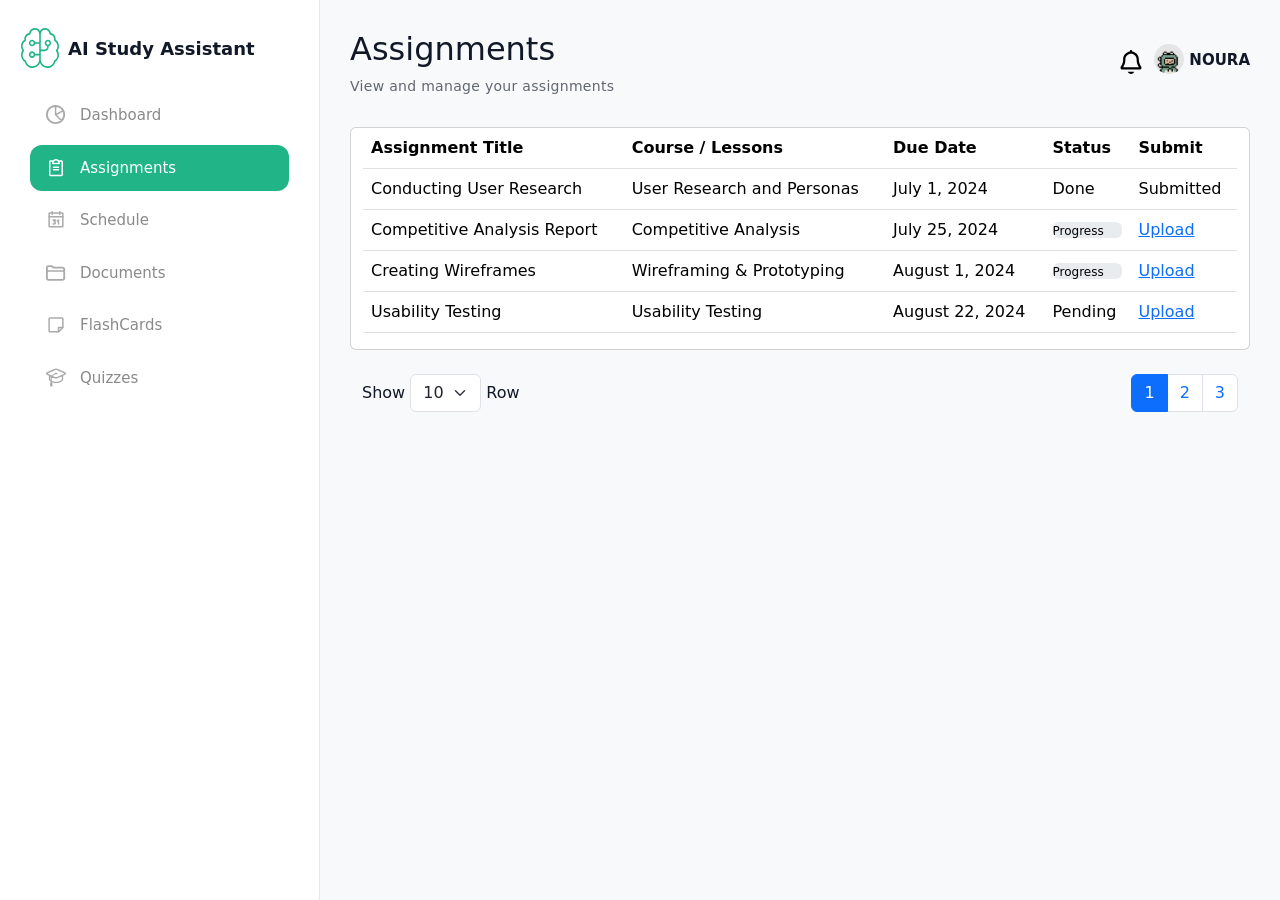
==== assignments.html @ 4a244284 "adding-pages" ====
<!DOCTYPE html>
<html lang="en">

<head>
    <meta charset="UTF-8" />
    <title>Assignment · AI Study Assistant</title>

    <!-- Responsive -->
    <meta name="viewport" content="width=device-width, initial-scale=1">

    <meta name="description" content="Manage and organize your learning documents with AI-powered assistance." />
    <meta name="theme-color" content="#20B486" />
    <meta name="apple-mobile-web-app-status-bar-style" content="default" />

    <link rel="icon" href="assets/images/Sidebar/Navigation/Icon/2.svg" type="image/svg+xml" />
    <link rel="stylesheet" href="assets/css/bootstrap.min.css" />
    <link rel="stylesheet" href="assets/css/all.min.css" />
    <link rel="stylesheet" href="assets/css/normalize.css" />
    <link rel="stylesheet" href="assets/css/media-queries.css" />
    <link rel="stylesheet" href="assets/css/assignmentstyle.css" />
</head>

<body>
    <div class="container-fluid">
        <div class="row min-vh-100">
            <!-- Sidebar -->
            <aside class="col-lg-3 sidebar" aria-label="Main Navigation">
                <div class="sidebar-inner">
                    <!-- Logo -->
                    <div class="logo">
                        <img src="assets/images/Sidebar/logo/Vector.svg" alt="AI Study Assistant" />
                        <span>AI Study Assistant</span>
                    </div>
                    <!-- Navigation -->
                    <ul class="sidebar-nav">
                        <li>
                            <a href="dashboard.html" class="nav-item">
                                <img src="assets/images/Sidebar/Navigation/Icon/1.svg" alt="" />
                                <span>Dashboard</span>
                            </a>
                        </li>
                        <li>
                            <a href="assignments.html" class="nav-item active">
                                <img src="assets/images/Sidebar/Navigation/Icon/2.svg" alt="" />
                                <span>Assignments</span>
                            </a>
                        </li>
                        <li>
                            <a href="schedule.html" class="nav-item">
                                <img src="assets/images/Sidebar/Navigation/Icon/3.svg" alt="" />
                                <span>Schedule</span>
                            </a>
                        </li>
                        <li>
                            <a href="documents.html" class="nav-item">
                                <img src="assets/images/Sidebar/Navigation/Icon/4.svg" alt="" />
                                <span>Documents</span>
                            </a>
                        </li>
                        <li>
                            <a href="flashcards.html" class="nav-item">
                                <img src="assets/images/Sidebar/Navigation/Icon/5.svg" alt="" />
                                <span>FlashCards</span>
                            </a>
                        </li>
                        <li>
                            <a href="quizzes.html" class="nav-item">
                                <img src="assets/images/Sidebar/Navigation/Icon/6.svg" alt="" />
                                <span>Quizzes</span>
                            </a>
                        </li>
                    </ul>
                </div>
            </aside>

            <!-- Main -->
            <main class="col-lg-9 col-md-12 main-content" role="main">
                <!-- Top Bar -->
                <div class="links mb-2">
                    <a href="index.html">Home</a>
                    <span class="separator">/</span>
                    <a href="dashboard.html" class="active">Dashboard</a>
                    <span class="separator">/</span>
                    <a href="assignments.html" class="active">Assignments</a>
                    <span class="separator">/</span>
                    <a href="schedule.html" class="active">Schedule</a>
                    <span class="separator">/</span>
                    <a href="documents.html" class="active">Documents</a>
                    <span class="separator">/</span>
                    <a href="flashcards.html" class="active">FlashCards</a>
                    <span class="separator">/</span>
                    <a href="quizzes.html" class="active">Quizzes</a>
                </div>
                <header class="top-bar d-flex justify-content-between align-items-center flex-wrap gap-3">

                    <div>
                        <h2>Assignments</h2>
                        <p class="page-subtitle">View and manage your assignments</p>
                    </div>
                    <div class="inf d-flex justify-content-between align-items-center">
                        <a href="#"> <i class="bell fa-regular fa-bell"></i></a>
                        <img src="assets/images/avatar.png " alt="" class="imge" />
                        <h5>NOURA</h5>
                    </div>
                </header>
                <!-- ================= assignment ================= -->
                <div class="container">
                    <div class="row g-4">

                                    <!-- Assignments Card -->
                                    <div class="card assignments-card">
                                        <div class="table-responsive">
                                            <table class="table align-middle">
                                                <thead>
                                                <tr>
                                                    <th>Assignment Title</th>
                                                    <th>Course / Lessons</th>
                                                    <th>Due Date</th>
                                                    <th>Status</th>
                                                    <th>Submit</th>
                                                </tr>
                                                </thead>
                                                <tbody>
                                                <tr>
                                                    <td>Conducting User Research</td>
                                                    <td>User Research and Personas</td>
                                                    <td>July 1, 2024</td>
                                                    <td><span class="status done">Done</span></td>
                                                    <td class="submitted">Submitted</td>
                                                </tr>

                                                <tr>
                                                    <td>Competitive Analysis Report</td>
                                                    <td>Competitive Analysis</td>
                                                    <td>July 25, 2024</td>
                                                    <td><span class="status progress">Progress</span></td>
                                                    <td><a href="#" class="upload">Upload</a></td>
                                                </tr>

                                                <tr>
                                                    <td>Creating Wireframes</td>
                                                    <td>Wireframing & Prototyping</td>
                                                    <td>August 1, 2024</td>
                                                    <td><span class="status progress">Progress</span></td>
                                                    <td><a href="#" class="upload">Upload</a></td>
                                                </tr>

                                                <tr>
                                                    <td>Usability Testing</td>
                                                    <td>Usability Testing</td>
                                                    <td>August 22, 2024</td>
                                                    <td><span class="status pending">Pending</span></td>
                                                    <td><a href="#" class="upload">Upload</a></td>
                                                </tr>
                                                </tbody>
                                            </table>
                                        </div>
                                    </div>

                                    <!-- Pagination -->
                                    <div class="pagination-wrapper d-flex justify-content-between align-items-center mt-4">
                                        <div>
                                            Show
                                            <select class="form-select d-inline w-auto">
                                                <option>10</option>
                                                <option>20</option>
                                            </select>
                                            Row
                                        </div>

                                        <nav>
                                            <ul class="pagination mb-0">
                                                <li class="page-item active"><a class="page-link" href="#">1</a></li>
                                                <li class="page-item"><a class="page-link" href="#">2</a></li>
                                                <li class="page-item"><a class="page-link" href="#">3</a></li>
                                            </ul>
                                        </nav>
                                    </div>

                                </div>
                            </div>
                        </div>

                    </div>
                </div>
            </main>
        </div>
    </div>

    <script src="assets/js/all.min.js"></script>
    <script src="assets/js/bootstrap.bundle.min.js"></script>
    <script src="assets/js/main.js"></script>
</body>

</html>
---- assets/css/media-queries.css ----
@media only screen and (max-width: 600px) {
}



/* Medium devices (landscape tablets, 768px and up) */
@media only screen and (max-width: 768px) {

}

@media only screen and (min-width: 992px) {
  .main-content .links{
    display: none;
  }
}

/* Large devices (laptops/desktops, 992px and up) */
@media only screen and (max-width: 992px) {
      .sidebar {
          display: none;
        }

}

/* Extra large devices (large laptops and desktops, 1200px and up) */
@media only screen and (max-width: 1200px) {}
---- assets/css/assignmentstyle.css ----
:root {
    --primary: #20B486;
    --primary-soft: #eaf7f3;
    --text-dark: #111827;
    --text-muted: #8a8a8a;
    --text-light: rgba(17, 24, 39, 0.65);
    --bg-white: #ffffff;
    --bg-page: #f7f9fb;
}

body {
    margin: 0;
    background: var(--bg-page);
    font-family: system-ui, -apple-system, BlinkMacSystemFont, "Segoe UI", sans-serif;
    color: var(--text-dark);
    line-height: 1.5;
}

/* ================= Logo ================= */
.main-content .links a {
    align-items: center;
    gap: 8px;
    color: var(--text-muted);
    font-size: 14px;
    text-decoration: none;
    transition: color 0.2s ease;
}

.main-content .links a:hover {
    color: var(--primary);
}

.logo {
    display: flex;
    align-items: center;
    gap: 8px;
    margin-bottom: 24px;
    margin-left: -10px;
    padding: 0;
    background: transparent;
    font-weight: 700;
    font-size: 18px;
    color: var(--text-dark);
}

.logo img {
    width: 40px;
    height: 40px;
    object-fit: contain;
}

.logo span {
    white-space: nowrap;
}

/* ================= Sidebar Inner ================= */
.sidebar-inner {
    padding: 28px 18px;
}

/* ================= Navigation ================= */
.sidebar {
    background: #ffffff;
    border-right: 1px solid #e5e7eb;
    min-height: 100vh;
}

.sidebar-nav {
    list-style: none;
    margin: 0;
    padding: 0;
    background: transparent;
}

/* Reset links */
.sidebar-nav a {
    text-decoration: none;
    color: inherit;
    display: block;
}

/* ================= Nav Item ================= */
.sidebar-nav .nav-item {
    display: flex;
    align-items: center;
    gap: 14px;
    padding: 12px 16px;
    margin-bottom: 6px;
    border-radius: 12px;
    font-size: 15px;
    font-weight: 500;
    color: var(--text-muted);
    background: transparent;
    transition:
        background 0.2s ease,
        color 0.2s ease,
        transform 0.2s ease;
}

/* Hover */
.sidebar-nav .nav-item:hover {
    background: #f9fafb;
    color: var(--primary);
}

/* ================= Active ================= */
.sidebar-nav .nav-item.active {
    background: var(--primary);
    color: #ffffff;
}

/* ================= Icons ================= */
.sidebar-nav .nav-item img {
    width: 20px;
    height: 20px;
    opacity: 0.6;
    transition: opacity 0.2s ease, filter 0.2s ease;
}

.sidebar-nav .nav-item:hover img {
    opacity: 1;
}

.sidebar-nav .nav-item.active img {
    filter: brightness(0) invert(1);
    opacity: 1;
}
/* ================= Subtitle ================= */
.page-subtitle {
    margin-top: 6px;
    margin-bottom: 0;
    font-size: 14px;
    color: var(--text-light);
    letter-spacing: 0.3px;
    position: relative;
}
.bell {
    font-size: 24px;
    margin-right: 8px;
    color: black;
}

.imge {
    width: 30px;
    border-radius: 50%;
    position: relative;
    top: -5px;
}

h5 {
    font-size: 15px;
    font-weight: 600;
    margin-left: 5px;
}
.main-content {
    padding: 30px;
}
.container {
    margin-top: 30px;
}
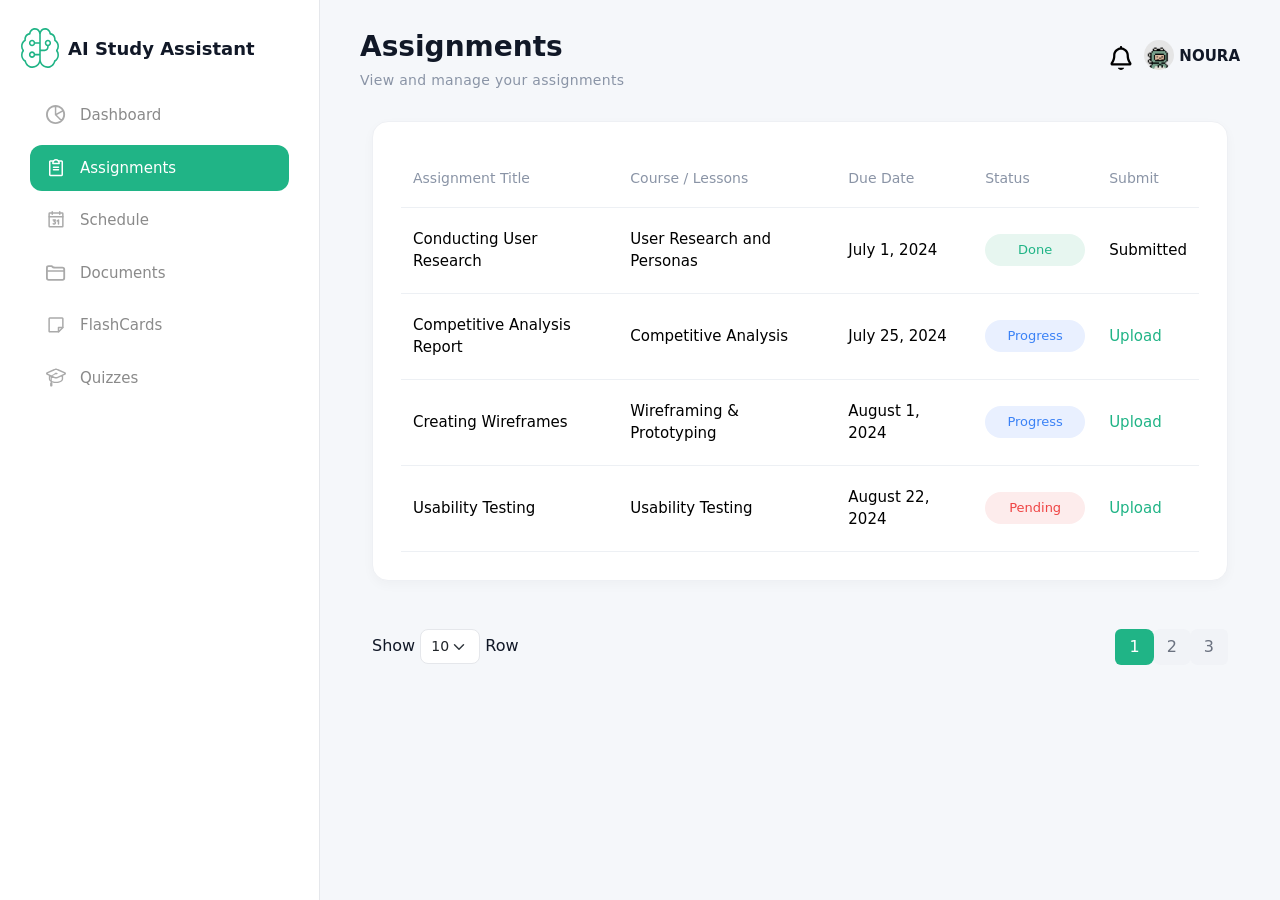
==== commit 74f5f4bc: "final edits structure and indentation" ====
--- a/assignments.html
+++ b/assignments.html
@@ -2,194 +2,191 @@
 <html lang="en">
 
 <head>
-    <meta charset="UTF-8" />
-    <title>Assignment · AI Study Assistant</title>
-
-    <!-- Responsive -->
+    <meta charset="UTF-8"/>
+    <title>ai-learning-assistant</title>
     <meta name="viewport" content="width=device-width, initial-scale=1">
-
-    <meta name="description" content="Manage and organize your learning documents with AI-powered assistance." />
-    <meta name="theme-color" content="#20B486" />
-    <meta name="apple-mobile-web-app-status-bar-style" content="default" />
-
-    <link rel="icon" href="assets/images/Sidebar/Navigation/Icon/2.svg" type="image/svg+xml" />
-    <link rel="stylesheet" href="assets/css/bootstrap.min.css" />
-    <link rel="stylesheet" href="assets/css/all.min.css" />
-    <link rel="stylesheet" href="assets/css/normalize.css" />
-    <link rel="stylesheet" href="assets/css/media-queries.css" />
-    <link rel="stylesheet" href="assets/css/assignmentstyle.css" />
+    <meta name="description" content="Manage and organize your learning documents with AI-powered assistance."/>
+    <meta name="theme-color" content="#20B486"/>
+    <meta name="apple-mobile-web-app-status-bar-style" content="default"/>
+    <link rel="icon" href="assets/images/Sidebar/Navigation/Icon/2.svg" type="image/svg+xml"/>
+    <link rel="stylesheet" href="assets/css/bootstrap.min.css"/>
+    <link rel="stylesheet" href="assets/css/all.min.css"/>
+    <link rel="stylesheet" href="assets/css/normalize.css"/>
+    <link rel="stylesheet" href="assets/css/media-queries.css"/>
+    <link rel="stylesheet" href="assets/css/assignmentstyle.css"/>
 </head>
 
 <body>
-    <div class="container-fluid">
-        <div class="row min-vh-100">
-            <!-- Sidebar -->
-            <aside class="col-lg-3 sidebar" aria-label="Main Navigation">
-                <div class="sidebar-inner">
-                    <!-- Logo -->
-                    <div class="logo">
-                        <img src="assets/images/Sidebar/logo/Vector.svg" alt="AI Study Assistant" />
-                        <span>AI Study Assistant</span>
-                    </div>
-                    <!-- Navigation -->
-                    <ul class="sidebar-nav">
-                        <li>
-                            <a href="dashboard.html" class="nav-item">
-                                <img src="assets/images/Sidebar/Navigation/Icon/1.svg" alt="" />
-                                <span>Dashboard</span>
-                            </a>
-                        </li>
-                        <li>
-                            <a href="assignments.html" class="nav-item active">
-                                <img src="assets/images/Sidebar/Navigation/Icon/2.svg" alt="" />
-                                <span>Assignments</span>
-                            </a>
-                        </li>
-                        <li>
-                            <a href="schedule.html" class="nav-item">
-                                <img src="assets/images/Sidebar/Navigation/Icon/3.svg" alt="" />
-                                <span>Schedule</span>
-                            </a>
-                        </li>
-                        <li>
-                            <a href="documents.html" class="nav-item">
-                                <img src="assets/images/Sidebar/Navigation/Icon/4.svg" alt="" />
-                                <span>Documents</span>
-                            </a>
-                        </li>
-                        <li>
-                            <a href="flashcards.html" class="nav-item">
-                                <img src="assets/images/Sidebar/Navigation/Icon/5.svg" alt="" />
-                                <span>FlashCards</span>
-                            </a>
-                        </li>
-                        <li>
-                            <a href="quizzes.html" class="nav-item">
-                                <img src="assets/images/Sidebar/Navigation/Icon/6.svg" alt="" />
-                                <span>Quizzes</span>
-                            </a>
-                        </li>
-                    </ul>
+<div class="container-fluid">
+    <div class="row min-vh-100">
+        <!-- Sidebar -->
+        <aside class="col-lg-3 sidebar" aria-label="Main Navigation">
+            <div class="sidebar-inner">
+                <!-- Logo -->
+                <div class="logo">
+                    <img src="assets/images/Sidebar/logo/Vector.svg" alt="AI Study Assistant"/>
+                    <span>AI Study Assistant</span>
                 </div>
-            </aside>
+                <!-- Navigation -->
+                <ul class="sidebar-nav">
+                    <li>
+                        <a href="dashboard.html" class="nav-item">
+                            <img src="assets/images/Sidebar/Navigation/Icon/1.svg" alt=""/>
+                            <span>Dashboard</span>
+                        </a>
+                    </li>
+                    <li>
+                        <a href="assignments.html" class="nav-item active">
+                            <img src="assets/images/Sidebar/Navigation/Icon/2.svg" alt=""/>
+                            <span>Assignments</span>
+                        </a>
+                    </li>
+                    <li>
+                        <a href="schedule.html" class="nav-item">
+                            <img src="assets/images/Sidebar/Navigation/Icon/3.svg" alt=""/>
+                            <span>Schedule</span>
+                        </a>
+                    </li>
+                    <li>
+                        <a href="documents.html" class="nav-item">
+                            <img src="assets/images/Sidebar/Navigation/Icon/4.svg" alt=""/>
+                            <span>Documents</span>
+                        </a>
+                    </li>
+                    <li>
+                        <a href="flashcards.html" class="nav-item">
+                            <img src="assets/images/Sidebar/Navigation/Icon/5.svg" alt=""/>
+                            <span>FlashCards</span>
+                        </a>
+                    </li>
+                    <li>
+                        <a href="quizzes.html" class="nav-item">
+                            <img src="assets/images/Sidebar/Navigation/Icon/6.svg" alt=""/>
+                            <span>Quizzes</span>
+                        </a>
+                    </li>
+                </ul>
+            </div>
+        </aside>
 
-            <!-- Main -->
-            <main class="col-lg-9 col-md-12 main-content" role="main">
-                <!-- Top Bar -->
-                <div class="links mb-2">
-                    <a href="index.html">Home</a>
-                    <span class="separator">/</span>
-                    <a href="dashboard.html" class="active">Dashboard</a>
-                    <span class="separator">/</span>
-                    <a href="assignments.html" class="active">Assignments</a>
-                    <span class="separator">/</span>
-                    <a href="schedule.html" class="active">Schedule</a>
-                    <span class="separator">/</span>
-                    <a href="documents.html" class="active">Documents</a>
-                    <span class="separator">/</span>
-                    <a href="flashcards.html" class="active">FlashCards</a>
-                    <span class="separator">/</span>
-                    <a href="quizzes.html" class="active">Quizzes</a>
+        <!-- Main -->
+        <main class="col-lg-9 col-md-12 main-content" role="main">
+            <!-- Top Bar -->
+            <div class="links mb-2">
+                <a href="index.html">Home</a>
+                <span class="separator">/</span>
+                <a href="dashboard.html" class="active">Dashboard</a>
+                <span class="separator">/</span>
+                <a href="assignments.html" class="active">Assignments</a>
+                <span class="separator">/</span>
+                <a href="schedule.html" class="active">Schedule</a>
+                <span class="separator">/</span>
+                <a href="documents.html" class="active">Documents</a>
+                <span class="separator">/</span>
+                <a href="flashcards.html" class="active">FlashCards</a>
+                <span class="separator">/</span>
+                <a href="quizzes.html" class="active">Quizzes</a>
+            </div>
+            <header class="top-bar d-flex justify-content-between align-items-center flex-wrap gap-3">
+
+                <div>
+                    <h2>Assignments</h2>
+                    <p class="page-subtitle">View and manage your assignments</p>
                 </div>
-                <header class="top-bar d-flex justify-content-between align-items-center flex-wrap gap-3">
+                <div class="inf d-flex justify-content-between align-items-center">
+                    <a href="#"> <i class="bell fa-regular fa-bell"></i></a>
+                    <img src="assets/images/avatar.png " alt="" class="imge"/>
+                    <h5>NOURA</h5>
+                </div>
+            </header>
+            <!-- ================= assignment ================= -->
+            <div class="container">
+                <div class="row g-4">
 
-                    <div>
-                        <h2>Assignments</h2>
-                        <p class="page-subtitle">View and manage your assignments</p>
-                    </div>
-                    <div class="inf d-flex justify-content-between align-items-center">
-                        <a href="#"> <i class="bell fa-regular fa-bell"></i></a>
-                        <img src="assets/images/avatar.png " alt="" class="imge" />
-                        <h5>NOURA</h5>
-                    </div>
-                </header>
-                <!-- ================= assignment ================= -->
-                <div class="container">
-                    <div class="row g-4">
+                    <!-- Assignments Card -->
+                    <div class="col-12">
+                        <div class="card assignments-card">
+                            <div class="table-responsive">
+                                <table class="table align-middle">
+                                    <thead>
+                                    <tr>
+                                        <th>Assignment Title</th>
+                                        <th>Course / Lessons</th>
+                                        <th>Due Date</th>
+                                        <th>Status</th>
+                                        <th>Submit</th>
+                                    </tr>
+                                    </thead>
+                                    <tbody>
+                                    <tr>
+                                        <td>Conducting User Research</td>
+                                        <td>User Research and Personas</td>
+                                        <td>July 1, 2024</td>
+                                        <td><span class="status done">Done</span></td>
+                                        <td class="submitted">Submitted</td>
+                                    </tr>
 
-                                    <!-- Assignments Card -->
-                                    <div class="card assignments-card">
-                                        <div class="table-responsive">
-                                            <table class="table align-middle">
-                                                <thead>
-                                                <tr>
-                                                    <th>Assignment Title</th>
-                                                    <th>Course / Lessons</th>
-                                                    <th>Due Date</th>
-                                                    <th>Status</th>
-                                                    <th>Submit</th>
-                                                </tr>
-                                                </thead>
-                                                <tbody>
-                                                <tr>
-                                                    <td>Conducting User Research</td>
-                                                    <td>User Research and Personas</td>
-                                                    <td>July 1, 2024</td>
-                                                    <td><span class="status done">Done</span></td>
-                                                    <td class="submitted">Submitted</td>
-                                                </tr>
+                                    <tr>
+                                        <td>Competitive Analysis Report</td>
+                                        <td>Competitive Analysis</td>
+                                        <td>July 25, 2024</td>
+                                        <td><span class="status progress">Progress</span></td>
+                                        <td><a href="#" class="upload">Upload</a></td>
+                                    </tr>
 
-                                                <tr>
-                                                    <td>Competitive Analysis Report</td>
-                                                    <td>Competitive Analysis</td>
-                                                    <td>July 25, 2024</td>
-                                                    <td><span class="status progress">Progress</span></td>
-                                                    <td><a href="#" class="upload">Upload</a></td>
-                                                </tr>
+                                    <tr>
+                                        <td>Creating Wireframes</td>
+                                        <td>Wireframing & Prototyping</td>
+                                        <td>August 1, 2024</td>
+                                        <td><span class="status progress">Progress</span></td>
+                                        <td><a href="#" class="upload">Upload</a></td>
+                                    </tr>
 
-                                                <tr>
-                                                    <td>Creating Wireframes</td>
-                                                    <td>Wireframing & Prototyping</td>
-                                                    <td>August 1, 2024</td>
-                                                    <td><span class="status progress">Progress</span></td>
-                                                    <td><a href="#" class="upload">Upload</a></td>
-                                                </tr>
-
-                                                <tr>
-                                                    <td>Usability Testing</td>
-                                                    <td>Usability Testing</td>
-                                                    <td>August 22, 2024</td>
-                                                    <td><span class="status pending">Pending</span></td>
-                                                    <td><a href="#" class="upload">Upload</a></td>
-                                                </tr>
-                                                </tbody>
-                                            </table>
-                                        </div>
-                                    </div>
-
-                                    <!-- Pagination -->
-                                    <div class="pagination-wrapper d-flex justify-content-between align-items-center mt-4">
-                                        <div>
-                                            Show
-                                            <select class="form-select d-inline w-auto">
-                                                <option>10</option>
-                                                <option>20</option>
-                                            </select>
-                                            Row
-                                        </div>
-
-                                        <nav>
-                                            <ul class="pagination mb-0">
-                                                <li class="page-item active"><a class="page-link" href="#">1</a></li>
-                                                <li class="page-item"><a class="page-link" href="#">2</a></li>
-                                                <li class="page-item"><a class="page-link" href="#">3</a></li>
-                                            </ul>
-                                        </nav>
-                                    </div>
-
-                                </div>
+                                    <tr>
+                                        <td>Usability Testing</td>
+                                        <td>Usability Testing</td>
+                                        <td>August 22, 2024</td>
+                                        <td><span class="status pending">Pending</span></td>
+                                        <td><a href="#" class="upload">Upload</a></td>
+                                    </tr>
+                                    </tbody>
+                                </table>
                             </div>
                         </div>
+                    </div>
 
+                    <!-- Pagination -->
+                    <div class="col-12">
+                        <div class="pagination-wrapper d-flex justify-content-between align-items-center mt-4">
+                            <div>
+                                Show
+                                <select class="form-select d-inline w-auto">
+                                    <option>10</option>
+                                    <option>20</option>
+                                </select>
+                                Row
+                            </div>
+
+                            <nav>
+                                <ul class="pagination mb-0">
+                                    <li class="page-item active"><a class="page-link" href="#">1</a></li>
+                                    <li class="page-item"><a class="page-link" href="#">2</a></li>
+                                    <li class="page-item"><a class="page-link" href="#">3</a></li>
+                                </ul>
+                            </nav>
+                        </div>
                     </div>
+
                 </div>
-            </main>
-        </div>
+            </div>
+        </main>
+
     </div>
+</div>
 
-    <script src="assets/js/all.min.js"></script>
-    <script src="assets/js/bootstrap.bundle.min.js"></script>
-    <script src="assets/js/main.js"></script>
+<script src="assets/js/all.min.js"></script>
+<script src="assets/js/bootstrap.bundle.min.js"></script>
+<script src="assets/js/main.js"></script>
 </body>
 
 </html>
--- a/assets/css/assignmentstyle.css
+++ b/assets/css/assignmentstyle.css
@@ -91,10 +91,9 @@
     font-weight: 500;
     color: var(--text-muted);
     background: transparent;
-    transition:
-        background 0.2s ease,
-        color 0.2s ease,
-        transform 0.2s ease;
+    transition: background 0.2s ease,
+    color 0.2s ease,
+    transform 0.2s ease;
 }
 
 /* Hover */
@@ -125,6 +124,7 @@
     filter: brightness(0) invert(1);
     opacity: 1;
 }
+
 /* ================= Subtitle ================= */
 .page-subtitle {
     margin-top: 6px;
@@ -134,6 +134,7 @@
     letter-spacing: 0.3px;
     position: relative;
 }
+
 .bell {
     font-size: 24px;
     margin-right: 8px;
@@ -152,9 +153,187 @@
     font-weight: 600;
     margin-left: 5px;
 }
+
 .main-content {
     padding: 30px;
 }
+
 .container {
     margin-top: 30px;
-}+}
+
+/* Main spacing inside content */
+.main-content {
+    padding: 30px 40px;
+    background-color: #f5f7fa;
+}
+
+/* ================= Page Header ================= */
+
+.top-bar h2 {
+    font-size: 28px;
+    font-weight: 600;
+    margin-bottom: 4px;
+}
+
+.page-subtitle {
+    font-size: 14px;
+    color: #8a94a6;
+    margin-bottom: 0;
+}
+
+/* ================= Card ================= */
+
+.assignments-card {
+    background: #ffffff;
+    border-radius: 16px;
+    padding: 28px;
+    border: 1px solid #eef0f4;
+    box-shadow: 0 4px 12px rgba(0, 0, 0, 0.03);
+}
+
+/* ================= Table ================= */
+
+.assignments-card .table {
+    margin-bottom: 0;
+}
+
+.assignments-card .table thead th {
+    font-size: 14px;
+    font-weight: 500;
+    color: #8a94a6;
+    padding: 18px 12px;
+    border-bottom: 1px solid #edf0f4;
+}
+
+.assignments-card .table tbody td {
+    font-size: 15px;
+    padding: 20px 12px;
+    vertical-align: middle;
+    border-bottom: 1px solid #edf0f4;
+    background: #fff;
+}
+
+/* Table hover effect */
+.assignments-card .table tbody tr:hover {
+    background-color: #fafbfd;
+    transition: 0.2s ease;
+}
+
+/* ================= Status Badges ================= */
+
+.status {
+    display: inline-flex;
+    align-items: center;
+    justify-content: center;
+    min-width: 100px;
+    height: 32px;
+    padding: 0 14px;
+    border-radius: 999px;
+    font-size: 13px;
+    font-weight: 500;
+    white-space: nowrap;
+}
+
+/* Done */
+.status.done {
+    background: #e7f6f0;
+    color: #20b486;
+}
+
+/* Progress */
+.status.progress {
+    background: #e9f0ff;
+    color: #3b82f6;
+}
+
+/* Pending */
+.status.pending {
+    background: #fdecec;
+    color: #ef4444;
+}
+
+/* ================= Submit / Upload ================= */
+
+.upload {
+    color: #20b486;
+    font-weight: 500;
+    text-decoration: none;
+}
+
+.upload:hover {
+    text-decoration: underline;
+}
+
+.submitted {
+    color: #b1b5c3;
+    font-size: 14px;
+}
+
+/* ================= Pagination ================= */
+
+.pagination-wrapper {
+    margin-top: 30px;
+}
+
+.pagination .page-link {
+    border: none;
+    background: #f1f3f7;
+    color: #6b7280;
+    border-radius: 8px;
+    padding: 6px 14px;
+    margin-left: 6px;
+}
+
+.pagination .page-item.active .page-link {
+    background: #20b486;
+    color: #ffffff;
+}
+
+/* ================= Select ================= */
+
+.form-select {
+    border-radius: 8px;
+    border: 1px solid #e5e7eb;
+    padding: 6px 30px 6px 10px;
+    font-size: 14px;
+}
+
+/* ================= Responsive ================= */
+
+@media (max-width: 992px) {
+    .main-content {
+        padding: 20px;
+    }
+
+    .assignments-card {
+        padding: 20px;
+    }
+}
+
+@media (max-width: 768px) {
+    .assignments-card .table thead {
+        display: none;
+    }
+
+    .assignments-card .table tbody tr {
+        display: block;
+        margin-bottom: 15px;
+        border: 1px solid #edf0f4;
+        border-radius: 10px;
+        padding: 12px;
+    }
+
+    .assignments-card .table tbody td {
+        display: flex;
+        justify-content: space-between;
+        padding: 8px 0;
+        border: none;
+    }
+
+    .assignments-card .table tbody td::before {
+        content: attr(data-label);
+        font-weight: 600;
+        color: #6b7280;
+    }
+}
